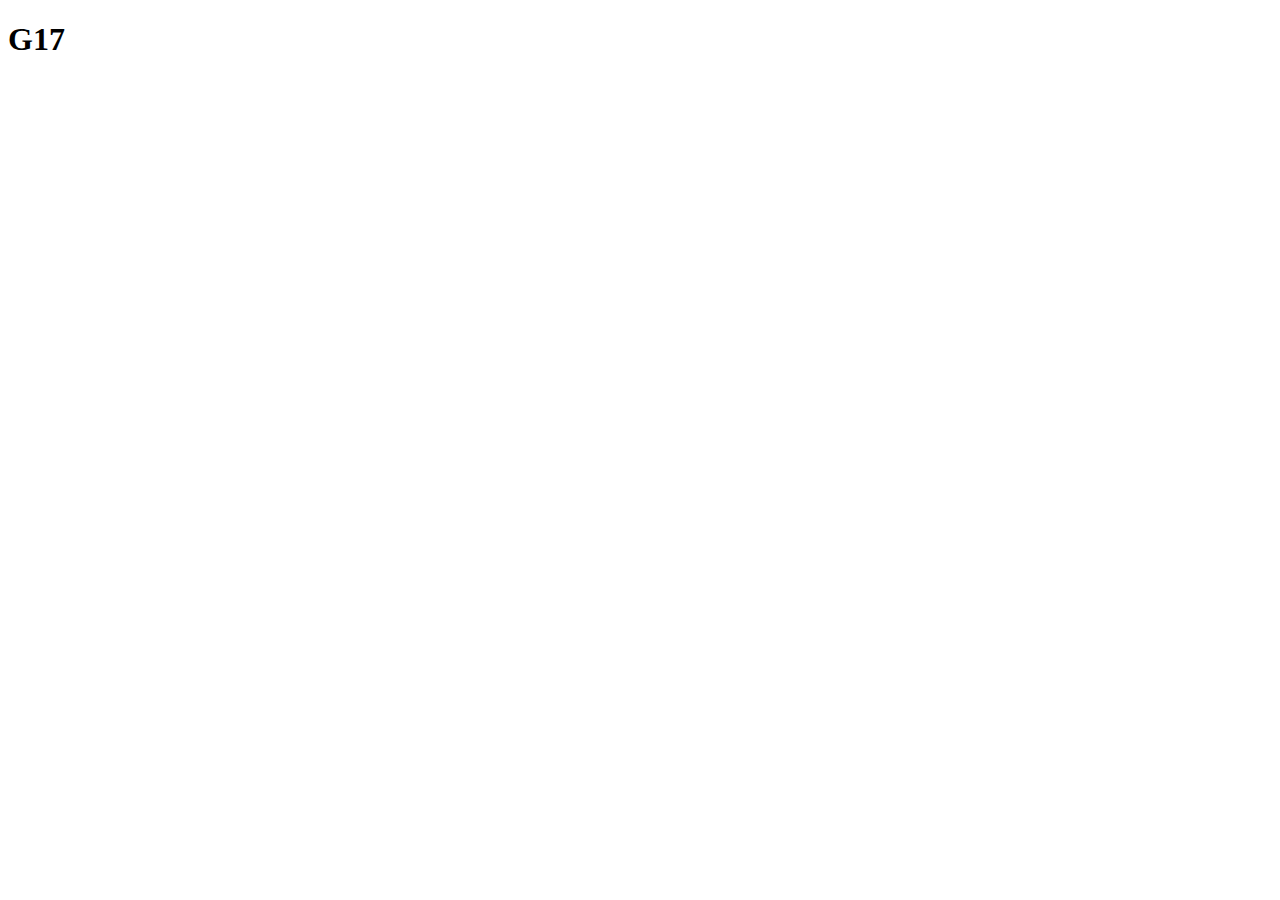
==== index.html @ 54519e62 "add head and body in all html" ====
<!DOCTYPE html>
<html lang="en">
<head>
    <meta charset="UTF-8">
    <meta name="viewport" content="width=device-width, initial-scale=1.0">
    <title>G17_OurCSTUStories</title>
</head>
<body>
    <h1>G17</h1>
</body>
</html>
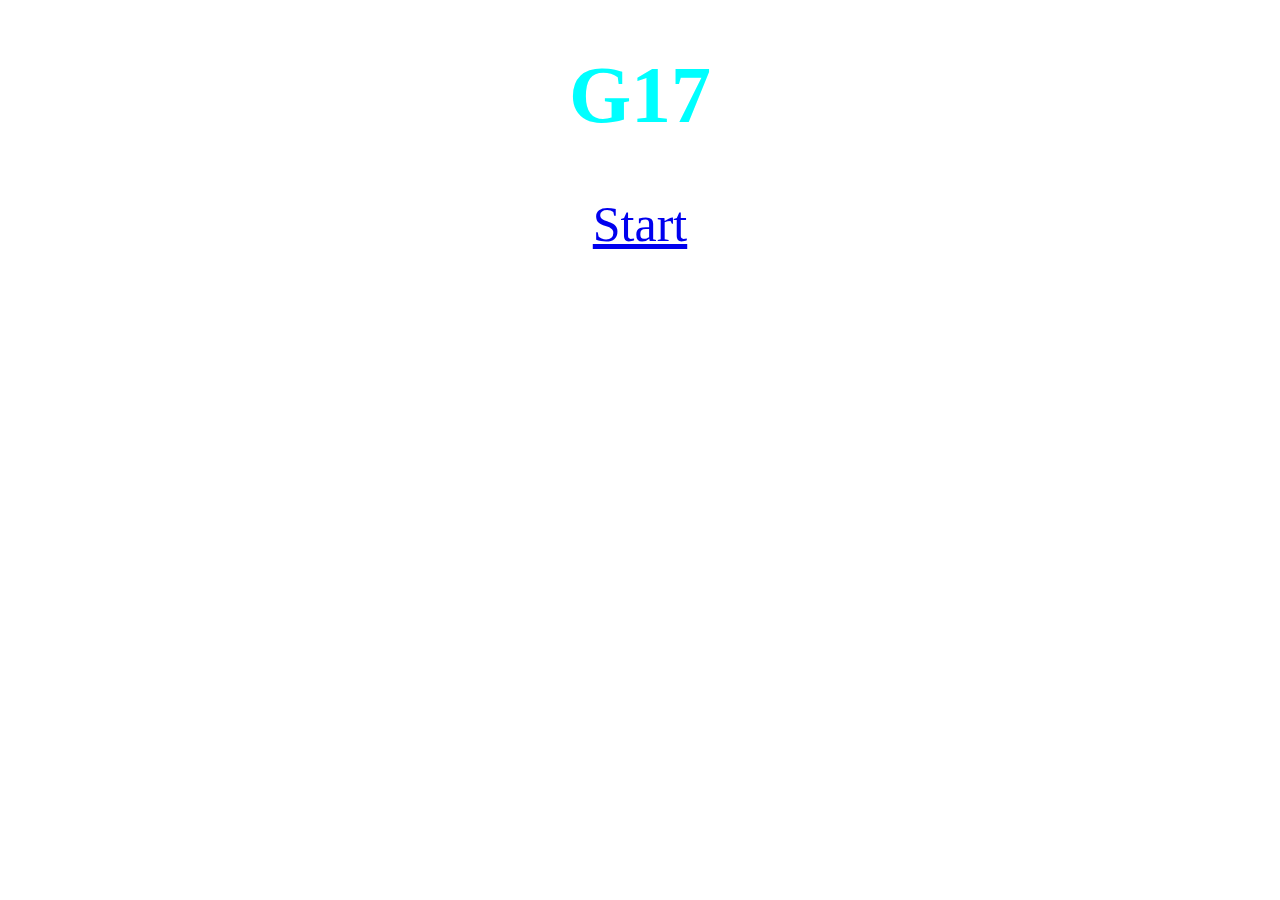
==== commit eb0bba31: "first page(1)" ====
--- a/index.html
+++ b/index.html
@@ -3,9 +3,11 @@
 <head>
     <meta charset="UTF-8">
     <meta name="viewport" content="width=device-width, initial-scale=1.0">
+    <link rel="stylesheet" href="styleindex.css">
     <title>G17_OurCSTUStories</title>
 </head>
 <body>
     <h1>G17</h1>
+    <div class="start"><a href="homepage.html">Start</a></div>
 </body>
 </html>--- a/styleindex.css
+++ b/styleindex.css
@@ -0,0 +1,13 @@
+h1 {
+    color: aqua;
+    text-align: center;
+    margin-top: 50px;
+    font-size: 80px;
+    
+}
+
+.start {
+    text-align: center;
+    font-size: 50px;
+    
+}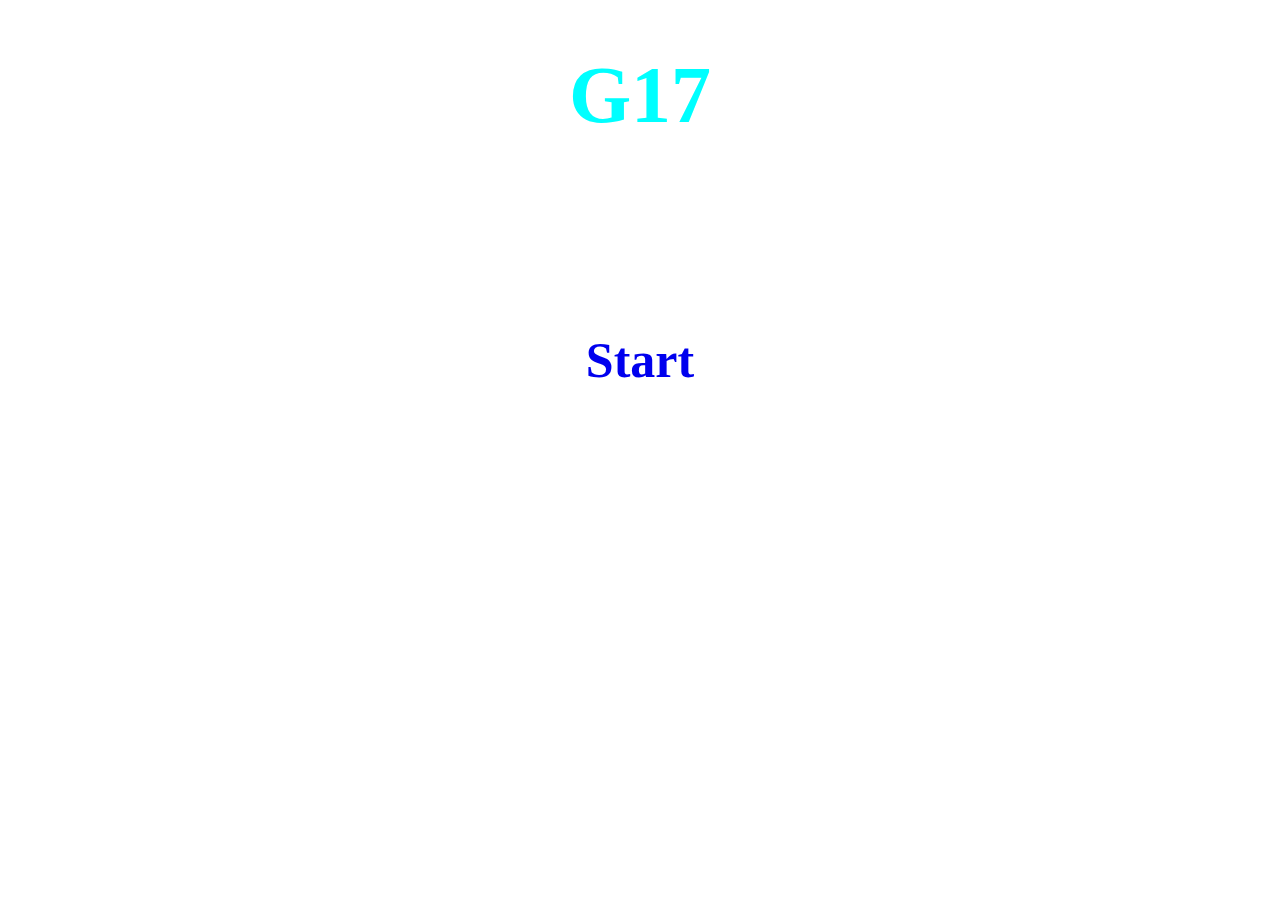
==== commit 9ab2f0fa: "first page(2)" ====
--- a/index.html
+++ b/index.html
@@ -9,5 +9,6 @@
 <body>
     <h1>G17</h1>
     <div class="start"><a href="homepage.html">Start</a></div>
+    
 </body>
 </html>--- a/styleindex.css
+++ b/styleindex.css
@@ -9,5 +9,15 @@
 .start {
     text-align: center;
     font-size: 50px;
-    
+    color: white;
+    font-weight: bold;
+    margin-top: 15%;
+
+}
+.start :hover {
+    text-decoration: underline;
+    color: #D00000;
+}
+.start a {
+    text-decoration: none;
 }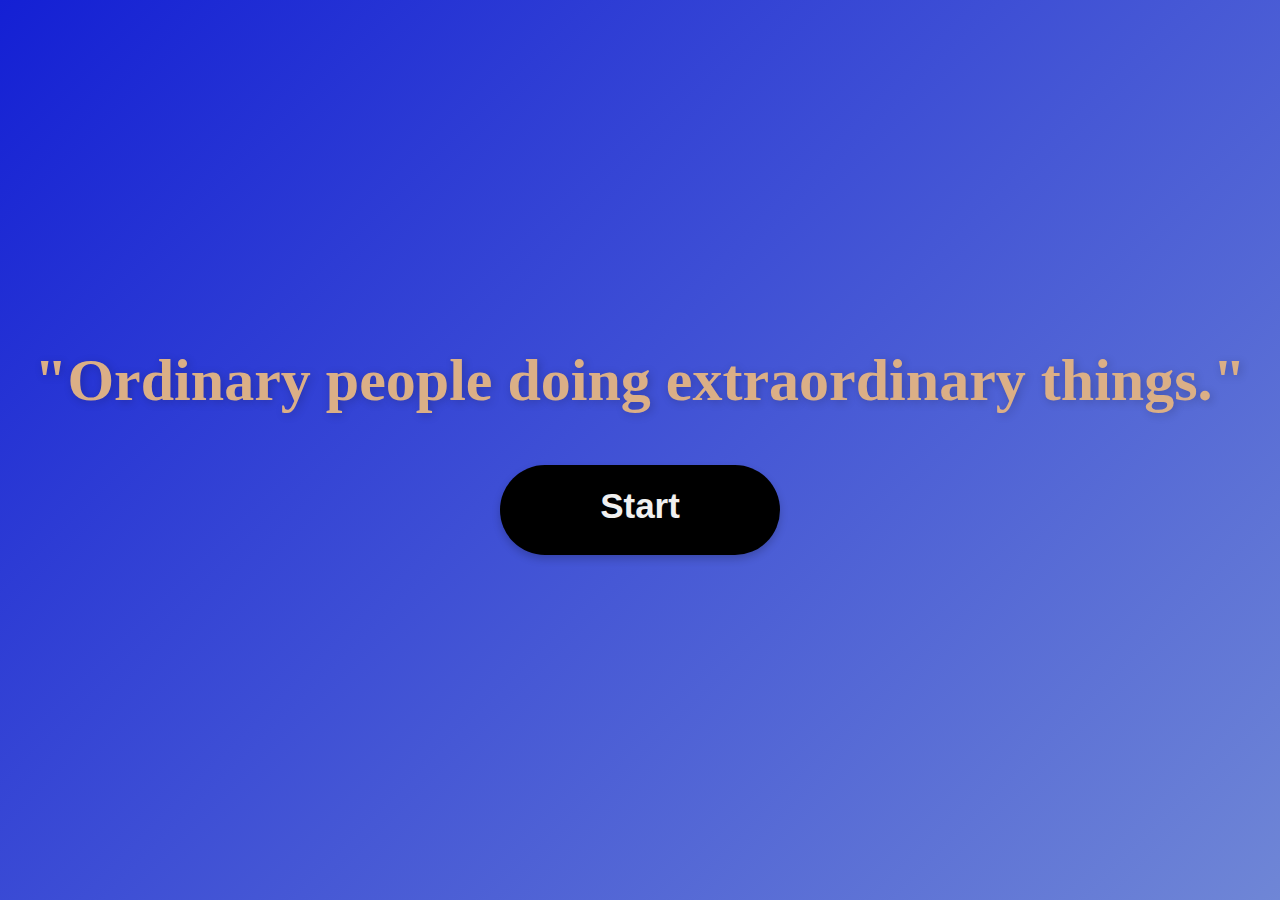
==== commit 04d47aa6: "first page(3)" ====
--- a/index.html
+++ b/index.html
@@ -7,8 +7,7 @@
     <title>G17_OurCSTUStories</title>
 </head>
 <body>
-    <h1>G17</h1>
-    <div class="start"><a href="homepage.html">Start</a></div>
-    
+    <h1>"Ordinary people doing extraordinary things."</h1>
+    <div class="start"><button><a href="homepage.html">Start</a></button></div>
 </body>
 </html>--- a/styleindex.css
+++ b/styleindex.css
@@ -1,23 +1,84 @@
+body {
+    background: linear-gradient(135deg, #1420d4, #6f86d6);
+    font-family: 'Arial', sans-serif; 
+    margin: 0;
+    padding: 0;
+    height: 100vh;
+    display: flex;
+    justify-content: center;
+    align-items: center;
+    flex-direction: column; 
+    text-align: center; 
+}
+
+
 h1 {
-    color: aqua;
-    text-align: center;
-    margin-top: 50px;
-    font-size: 80px;
-    
+    color: rgb(219, 175, 134);
+    font-size: 60px;
+    font-family: 'Lobster', cursive;
+    text-shadow: 2px 2px 10px rgba(0, 0, 0, 0.2); 
+    margin-top: 0;
+    margin-bottom: 30px; 
 }
 
 .start {
+    margin-top: 20px;
+}
+
+button {
+    padding: 20px 40px;
+    background: #000;
+    border: none;
+    border-radius: 50px; 
+    font-size: 35px;
+    font-weight: bold;
+    color: #f0f0f0;
+    cursor: pointer;
+    box-shadow: 0 4px 8px rgba(0, 0, 0, 0.2);
+    transition: all 0.3s ease;
+    width: 280px; 
+    height: 90px; 
+    margin: 0 auto; 
+    display: flex;
+    justify-content: center;
+    align-items: center;
+}
+
+button a {
+    text-decoration: none;
+    color: #f0f0f0;
+    width: 100%;
+    height: 100%;
     text-align: center;
-    font-size: 50px;
-    color: white;
-    font-weight: bold;
-    margin-top: 15%;
+    line-height: 1.2;
+}
 
+button:hover {
+    background: #444;
+    color: #f0f0f0;
+    transform: translateY(-5px) scale(1.1);
+    box-shadow: 0 8px 16px rgba(0, 0, 0, 0.3);
 }
-.start :hover {
-    text-decoration: underline;
-    color: #D00000;
+
+button:active {
+    transform: translateY(0) scale(1);
+    box-shadow: 0 4px 8px rgba(0, 0, 0, 0.2);
 }
-.start a {
-    text-decoration: none;
-}+
+button:focus {
+    outline: none;
+    box-shadow: 0 0 0 3px rgba(0, 0, 255, 0.6); 
+}
+
+@keyframes fadeIn {
+    from {
+        opacity: 0;
+    }
+    to {
+        opacity: 1;
+    }
+}
+
+body {
+    animation: fadeIn 1.5s ease-in-out;
+}
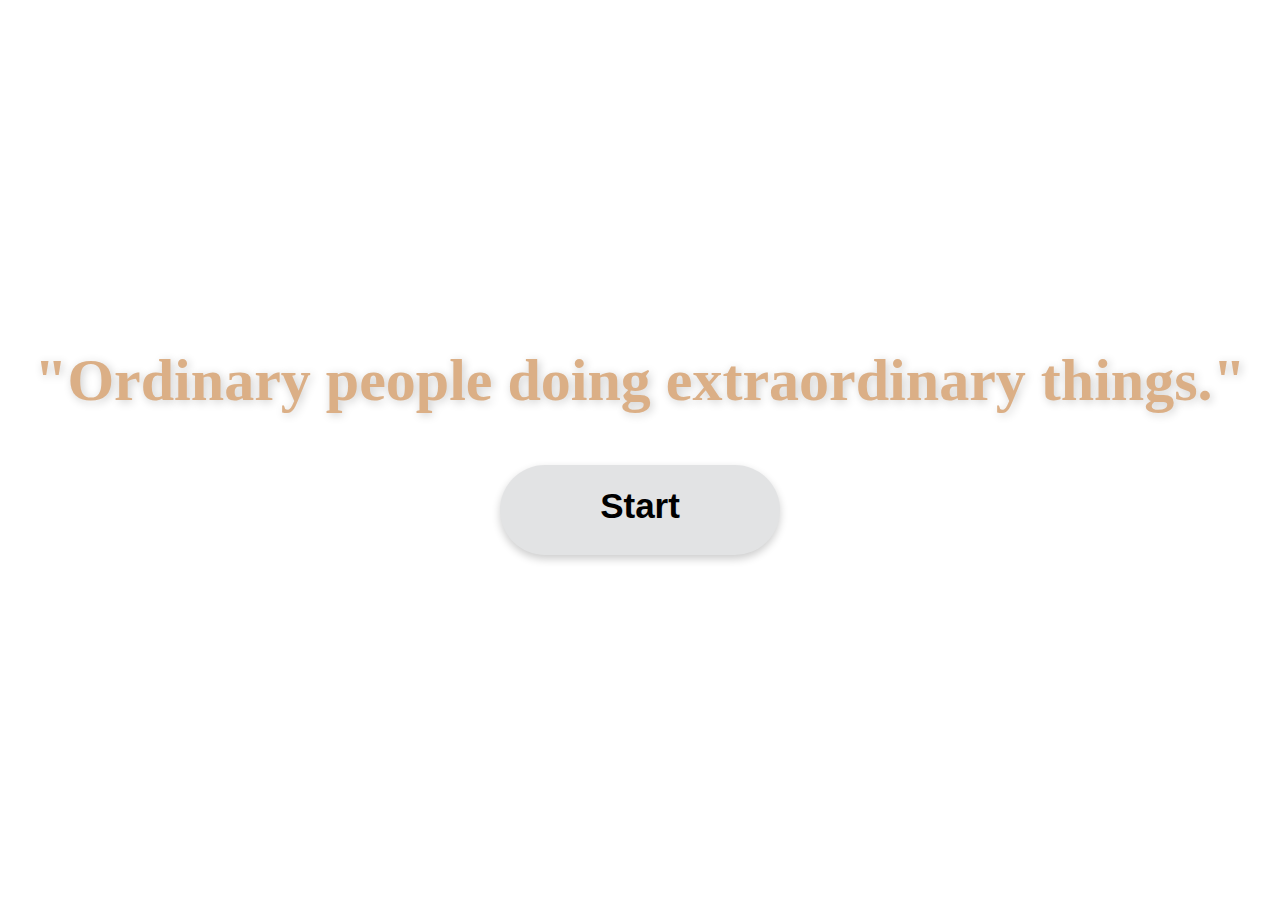
==== commit 6223c6f4: "first page (4)" ====
--- a/index.html
+++ b/index.html
@@ -7,7 +7,16 @@
     <title>G17_OurCSTUStories</title>
 </head>
 <body>
+    <div class="vdeio"><video autoplay loop muted class="background-video">
+        <source src="filesomething/vedio.mp4" type="video/mp4">
+      </video>
+    </div>
+
     <h1>"Ordinary people doing extraordinary things."</h1>
-    <div class="start"><button><a href="homepage.html">Start</a></button></div>
+    <div class="start"><button><a href="homepage.html">Start</a></button>
+    </div>
+
+    
+
 </body>
 </html>--- a/styleindex.css
+++ b/styleindex.css
@@ -1,5 +1,5 @@
 body {
-    background: linear-gradient(135deg, #1420d4, #6f86d6);
+    
     font-family: 'Arial', sans-serif; 
     margin: 0;
     padding: 0;
@@ -10,6 +10,16 @@
     flex-direction: column; 
     text-align: center; 
 }
+
+.background-video {
+    position: absolute;
+    top: 0;
+    left: 0;
+    width: 100%;
+    height: 100%;
+    object-fit: cover;
+    z-index: -1; /* อยู่หลังเนื้อหา */
+  }
 
 
 h1 {
@@ -27,7 +37,7 @@
 
 button {
     padding: 20px 40px;
-    background: #000;
+    background: #e2e3e4;
     border: none;
     border-radius: 50px; 
     font-size: 35px;
@@ -46,7 +56,7 @@
 
 button a {
     text-decoration: none;
-    color: #f0f0f0;
+    color: #000000;
     width: 100%;
     height: 100%;
     text-align: center;
@@ -58,6 +68,10 @@
     color: #f0f0f0;
     transform: translateY(-5px) scale(1.1);
     box-shadow: 0 8px 16px rgba(0, 0, 0, 0.3);
+}
+
+button a:hover{
+    color: #37b4fc;
 }
 
 button:active {
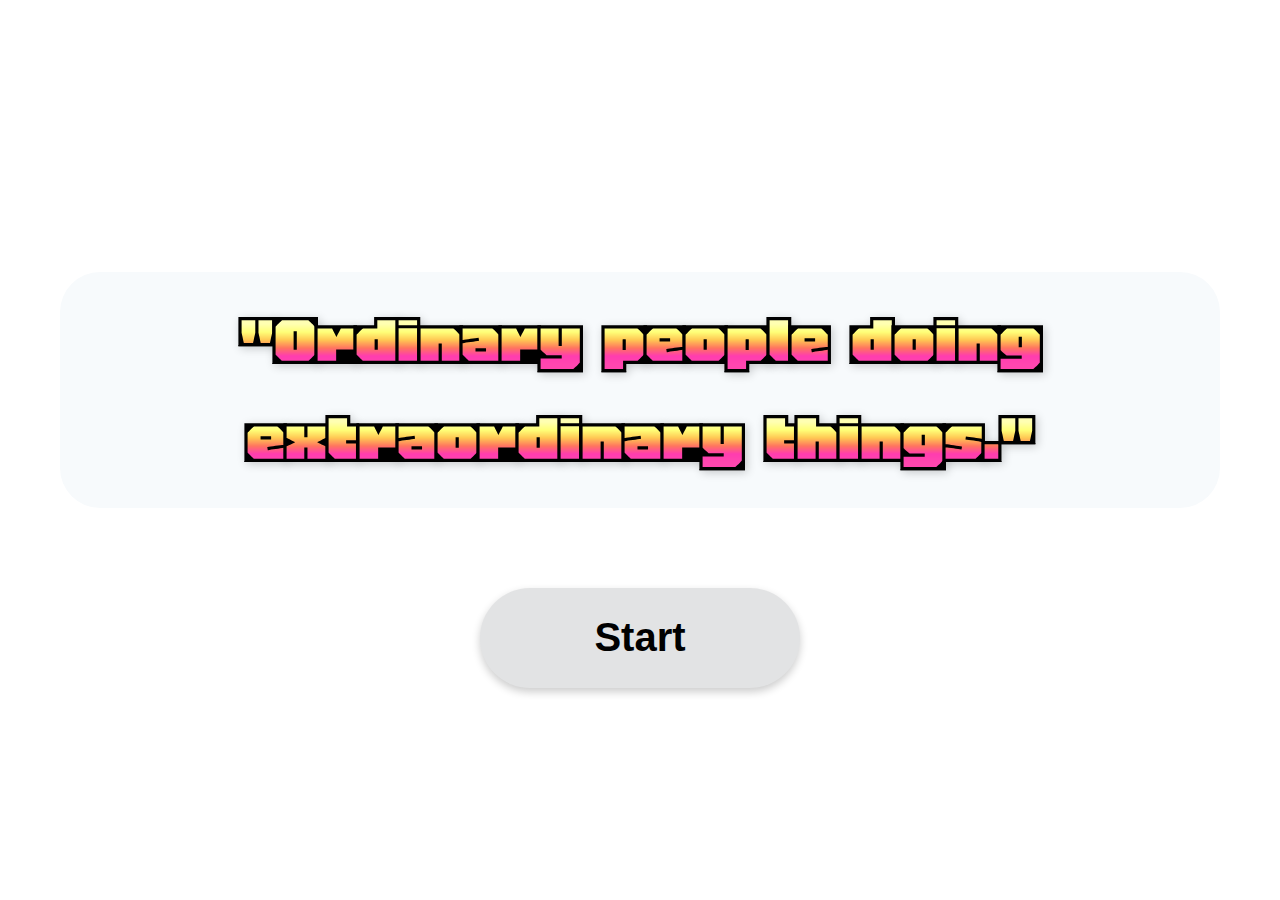
==== commit 11863e99: "font and responsive first page" ====
--- a/index.html
+++ b/index.html
@@ -5,6 +5,8 @@
     <meta name="viewport" content="width=device-width, initial-scale=1.0">
     <link rel="stylesheet" href="styleindex.css">
     <title>G17_OurCSTUStories</title>
+    <link href="https://fonts.googleapis.com/css2?family=Bungee+Spice&family=Honk&display=swap" rel="stylesheet">
+
 </head>
 <body>
     <div class="vdeio"><video autoplay loop muted class="background-video">
@@ -16,7 +18,7 @@
     <div class="start"><button><a href="homepage.html">Start</a></button>
     </div>
 
-    
+
 
 </body>
 </html>--- a/styleindex.css
+++ b/styleindex.css
@@ -9,6 +9,7 @@
     align-items: center;
     flex-direction: column; 
     text-align: center; 
+    animation: fadeIn 1.5s ease-in-out;
 }
 
 .background-video {
@@ -23,12 +24,15 @@
 
 
 h1 {
-    color: rgb(219, 175, 134);
     font-size: 60px;
-    font-family: 'Lobster', cursive;
     text-shadow: 2px 2px 10px rgba(0, 0, 0, 0.2); 
-    margin-top: 0;
-    margin-bottom: 30px; 
+    margin-bottom: 30px;
+    font-family: 'Honk', cursive;
+    background-color: #f7fafc;
+    padding: 20px;
+    border-radius: 40px;
+    margin: 60px;
+
 }
 
 .start {
@@ -64,14 +68,14 @@
 }
 
 button:hover {
-    background: #444;
-    color: #f0f0f0;
+    background: #d15a0b; /* สีทอง */
+    color: #ffffff; /* สีข้อความ */
     transform: translateY(-5px) scale(1.1);
-    box-shadow: 0 8px 16px rgba(0, 0, 0, 0.3);
+    box-shadow: 0 8px 16px rgba(0, 0, 0, 0.5);
 }
 
-button a:hover{
-    color: #37b4fc;
+button a:hover {
+    color: #ffffff; /* สีข้อความลิงก์ */
 }
 
 button:active {
@@ -93,6 +97,31 @@
     }
 }
 
-body {
-    animation: fadeIn 1.5s ease-in-out;
+@media (min-width: 768px) {
+    h1 {
+        font-size: 80px;
+    }
+    button {
+        width: 320px;
+        height: 100px;
+    }
 }
+@media (min-width: 1024px) {
+    h1 {
+        font-size: 80px;
+    }
+    button {
+        padding: 25px 50px;
+        font-size: 40px;
+    }
+}
+@media (max-width: 600px) {
+    h1 {
+        font-size: 40px;
+    }
+    button {
+        width: 200px;
+        height: 70px;
+        font-size: 20px;
+    }
+}